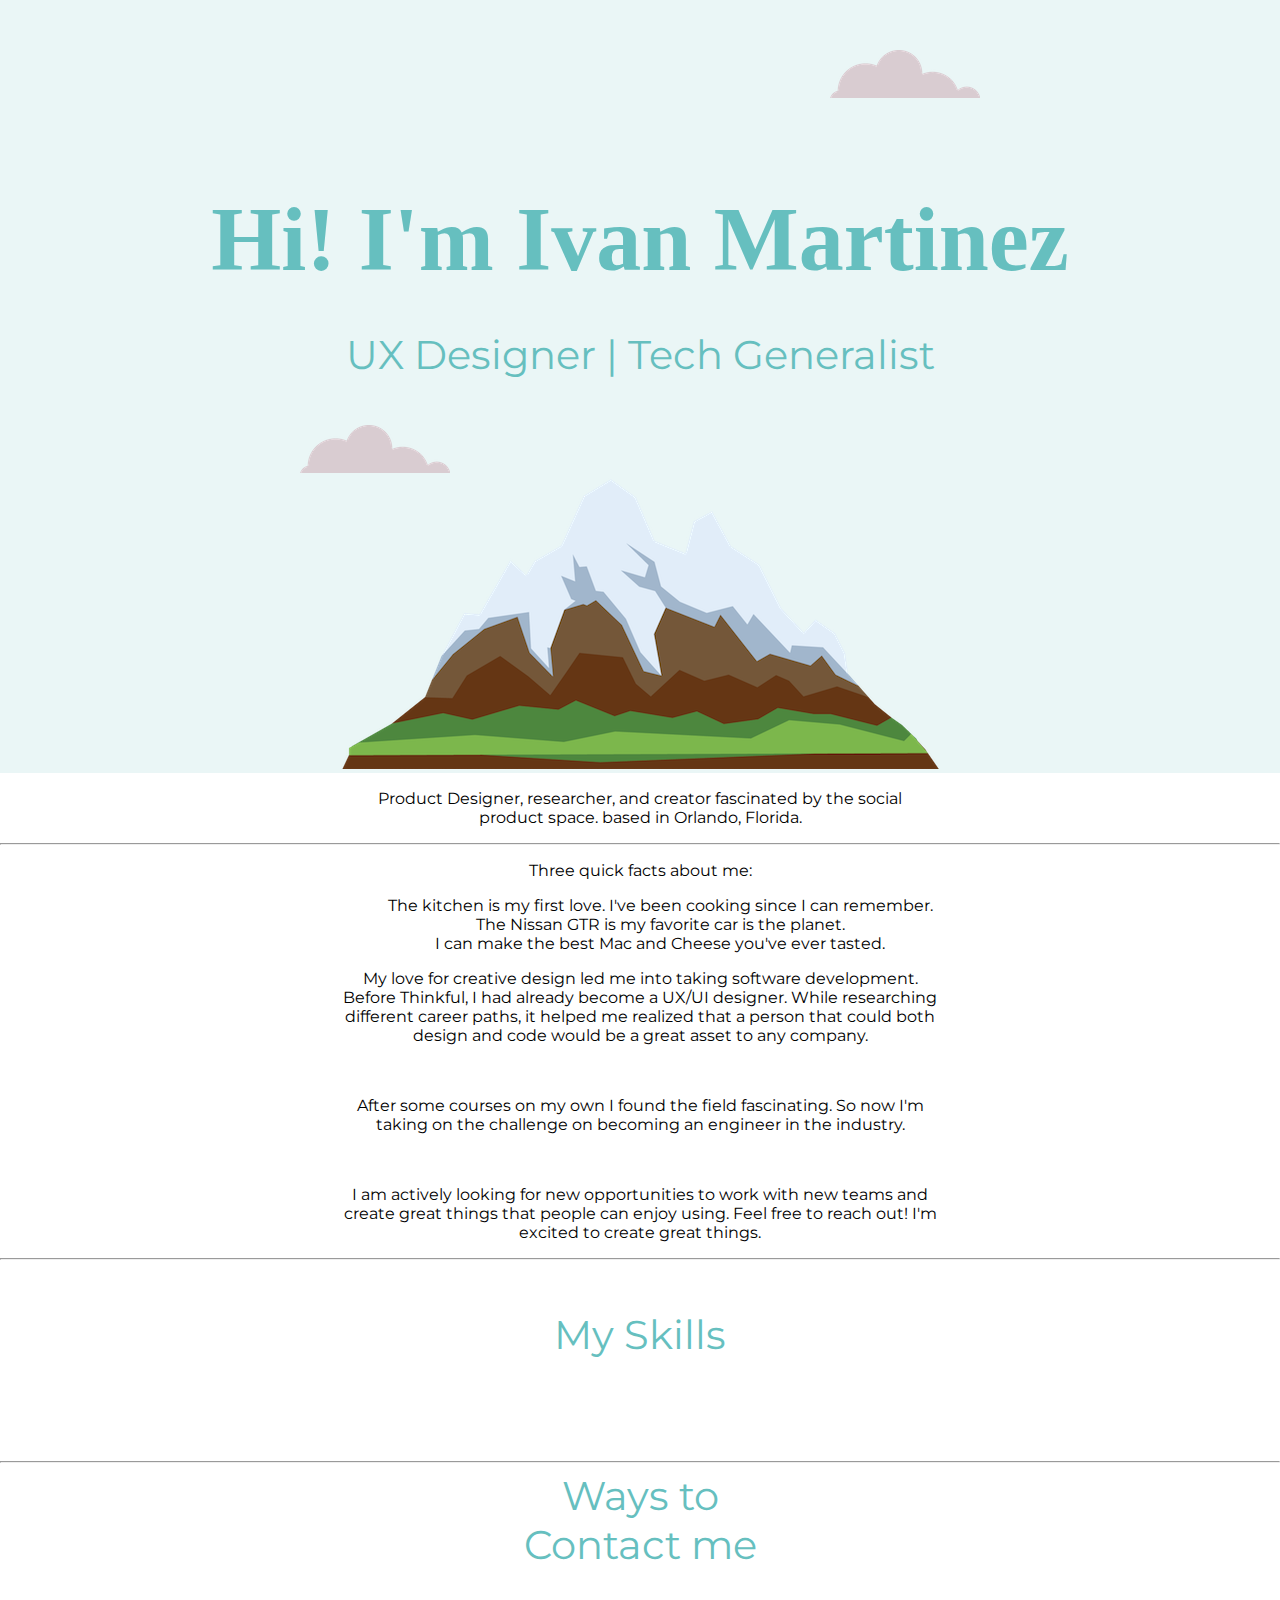
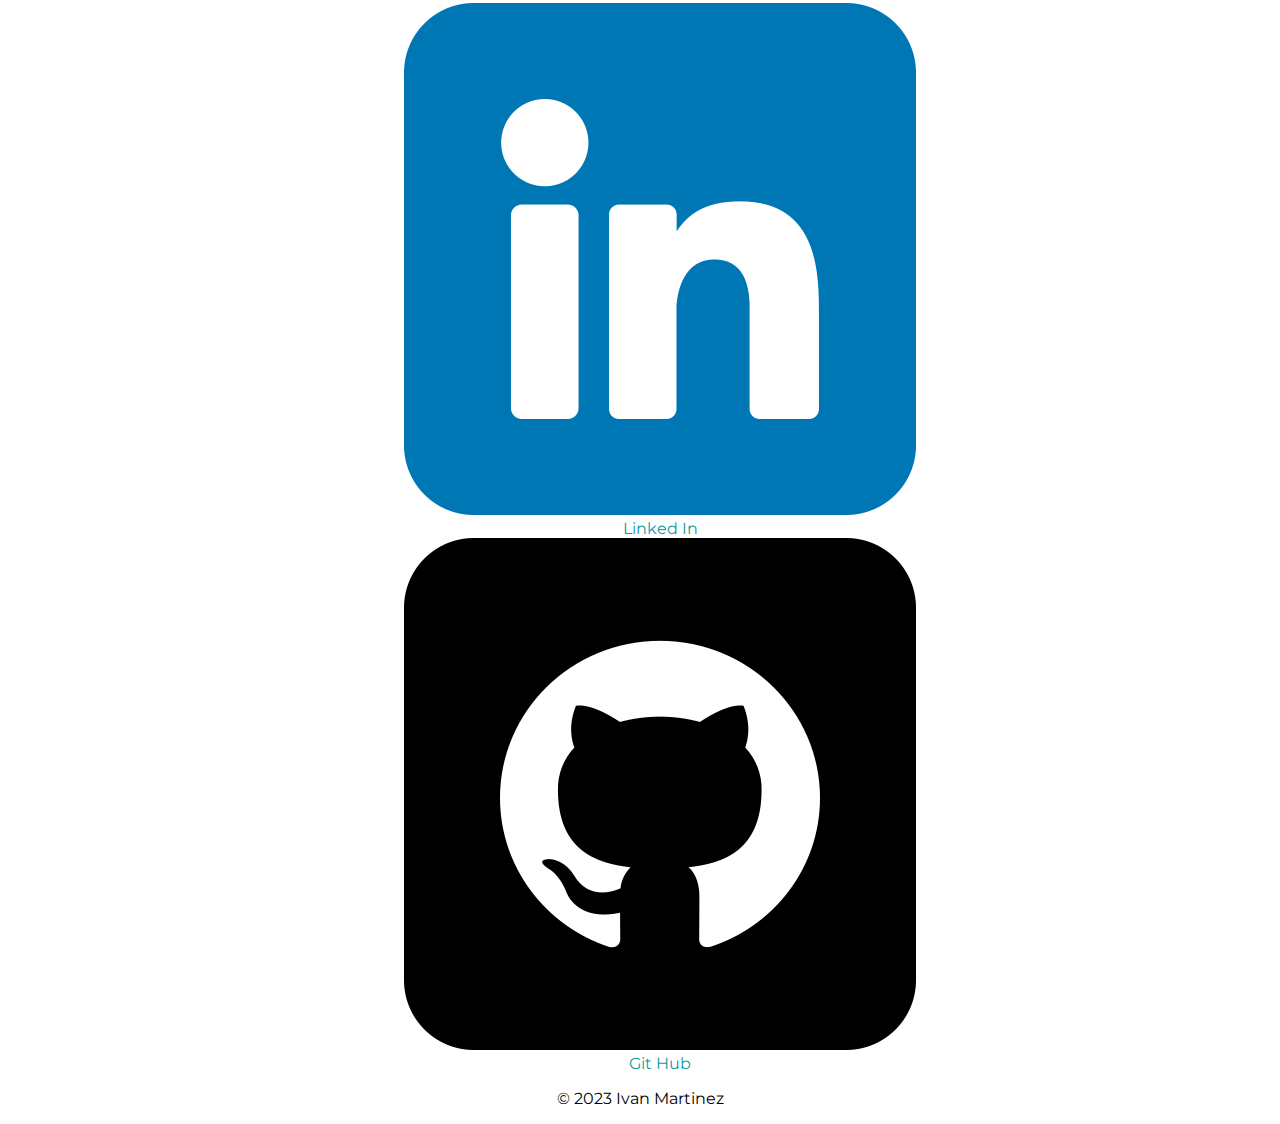
==== HTML - Personal Site/index.html @ cb76cf29 "Add pictures, informationn and basic layout" ====
<!DOCTYPE html>
<html lang="en">

<head>
  <meta charset="UTF-8">
  <title>Ivan's Portfolio</title>
  <link rel="stylesheet" href="CSS/styles.css">
  <link rel="preconnect" href="https://fonts.googleapis.com">
  <link rel="preconnect" href="https://fonts.gstatic.com" crossorigin>
  <link href="https://fonts.googleapis.com/css2?family=Montserrat:wght@100;300;400;500;600;700&family=Permanent+Marker&display=swap" rel="stylesheet">
  <link rel="icon" href="images/favicon.ico">
</head>
<body>

  <div class="top-container">
    <img class="top-cloud" src="images/cloud.png" alt="cloud-img">
    <h1>Hi! I'm Ivan Martinez</h1>
    <h2>UX Designer | Tech Generalist</h2>
    <img class="bottom-cloud" src="images/cloud.png" alt="cloud-img">
    <img src="images/mountain.png" alt="mountain-img">
  </div>

  <div class="middle-container">
    <div class="profile">
      <article>
        <p>Product Designer, researcher, and creator fascinated by the social <br>
          product space. based in Orlando, Florida.</p>
        <hr>
        <p>Three quick facts about me:</p>
        <ul>
          <li>The kitchen is my first love. I've been cooking since I can remember.</li>
          <li>The Nissan GTR is my favorite car is the planet.</li>
          <li>I can make the best Mac and Cheese you've ever tasted.</li>
        </ul>
      </article>
      <main>
        <p>My love for creative design led me into taking software development.<br>
          Before Thinkful, I had already become a UX/UI designer. While researching <br>
          different career paths, it helped me realized that a person that could both <br>
          design and code would be a great asset to any company. </p>
        <br>
        <p>After some courses on my own I found the field fascinating. So now I'm <br>
          taking on the challenge on becoming an engineer in the industry.</p>
        <br>
        <p>I am actively looking for new opportunities to work with new teams and <br>
          create great things that people can enjoy using. Feel free to reach out! I'm <br>
          excited to create great things.</p>
      </main>
    </div>

    <hr>

    <div class="skills">
      <h2>My Skills</h2>
      <div>
        <img src="" alt="">
        <h3></h3>
      </div>
    </div>

    <hr>

    <div class="contact-me">
      <div>
        <h2>Ways to <br>Contact me</h2>
      </div>
      <div>
        <ol>
          <div>
            <img class="linkedin-icon" src="images/linkedin.png" alt="Linked In Icon">
            <li class="nostyle"><a href="https://www.linkedin.com/in/ivan-martineznieves/" target="blank">Linked In</a>
            </li>
          </div>
          <div>
            <img class="github-icon" src="images/github.png" alt="GitHub Icon">
            <li class="nostyle"><a href="https://github.com/TheOriginalSNP" target="blank">Git Hub</a></li>
          </div>
        </ol>
      </div>
    </div>
  </div>

  <div class="bottom-container">

    <p>© 2023 Ivan Martinez</p>
  </div>
</body>
</html>
---- HTML - Personal Site/CSS/styles.css ----
body {
  margin: 0;
  text-align: center;
  font-family: 'Montserrat', sans-serif;
  font-size: 16px;
}

h1 {
  font-size: 5.625rem;
  line-height: 2;
  margin: 50px auto 0 auto;
  font-family: 'Permanent Marker', cursive;
  color: #66BFBF;
}

h2 {
  font-size: 2.5rem;
  font-weight: normal;
  margin-top: 0;
  color: #66BFBF;
}

h3 {
  color: #11999E;
}

a {
  color: #11999E;
  text-decoration: none;
}

li {
  list-style-type: none;
}

.top-container {
  background-color: #eaf6f6;
  position: relative;
  padding-top: 100px;
}

.top-cloud {
  position: absolute;
  right: 300px;
  top: 50px;
}

.bottom-cloud {
  position: absolute;
  bottom: 300px;
  left: 300px;
}

.skills {
  margin: 50px auto 50px auto;
}
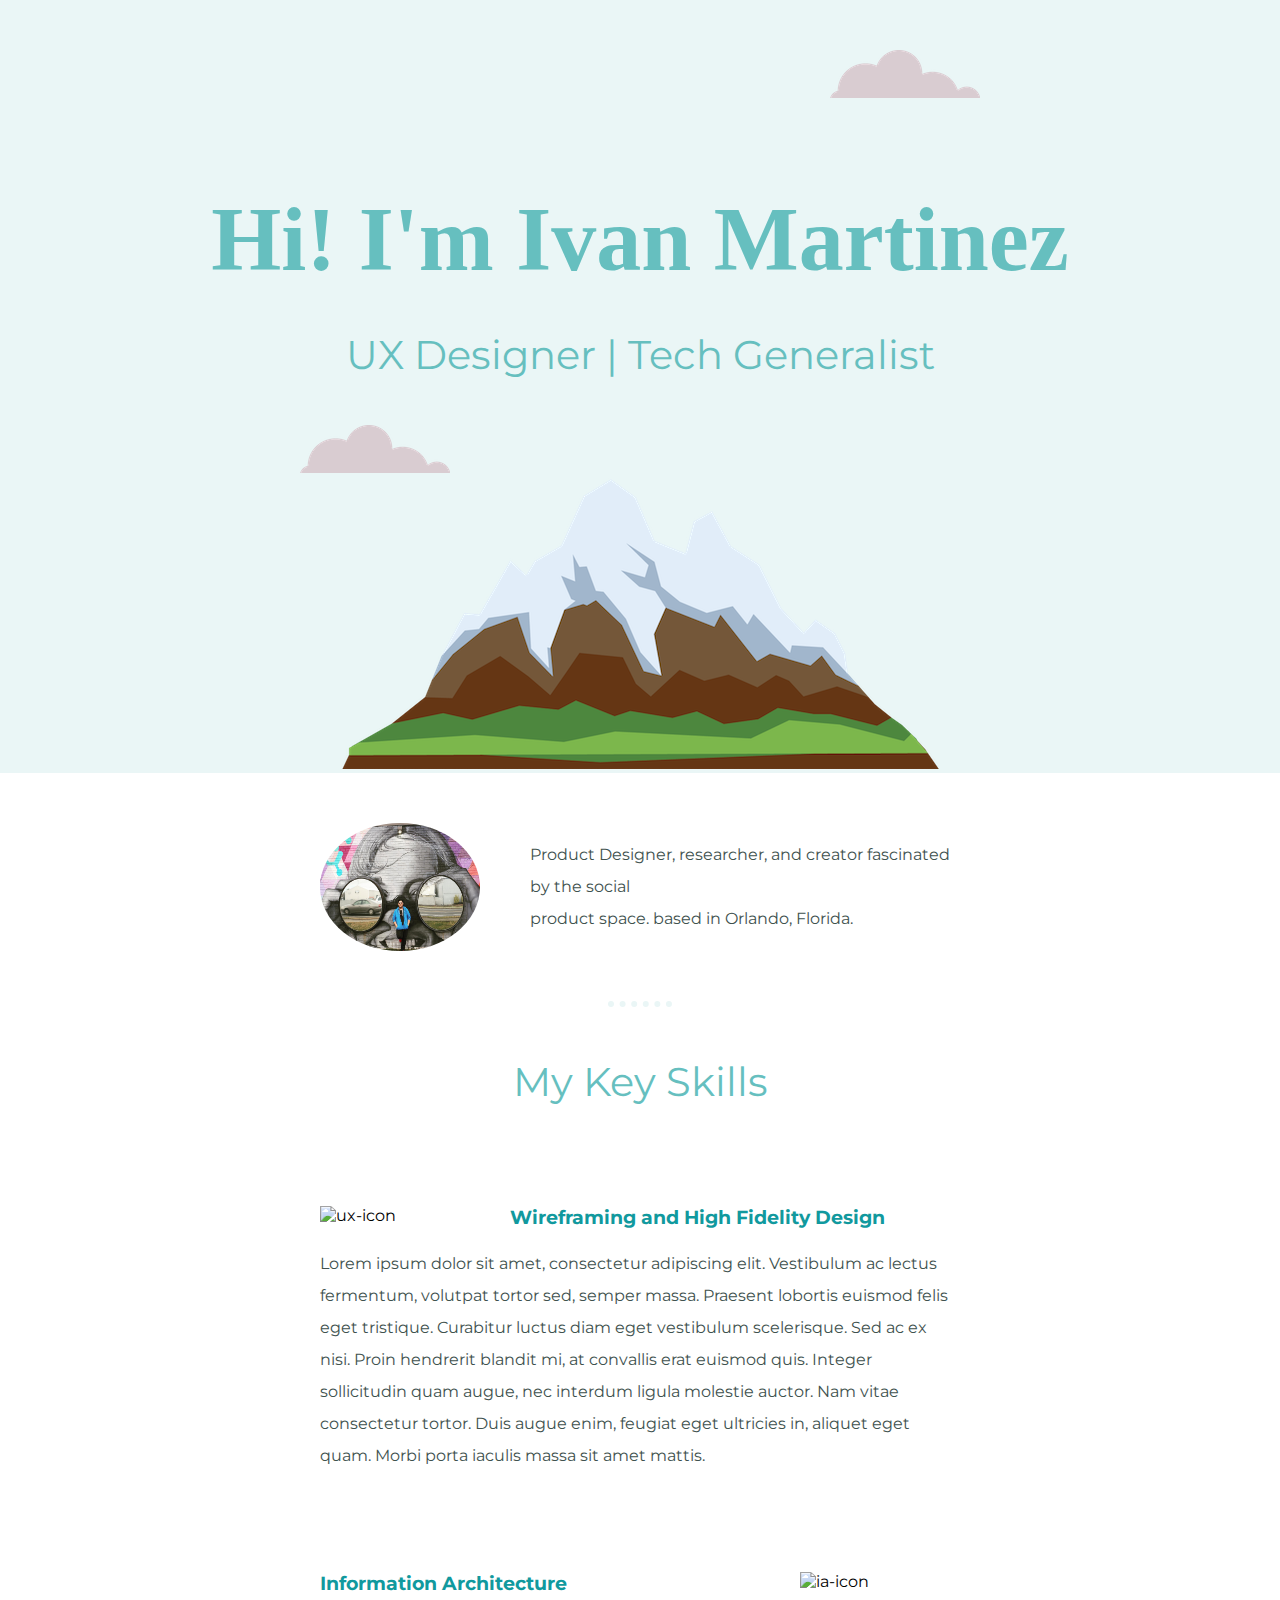
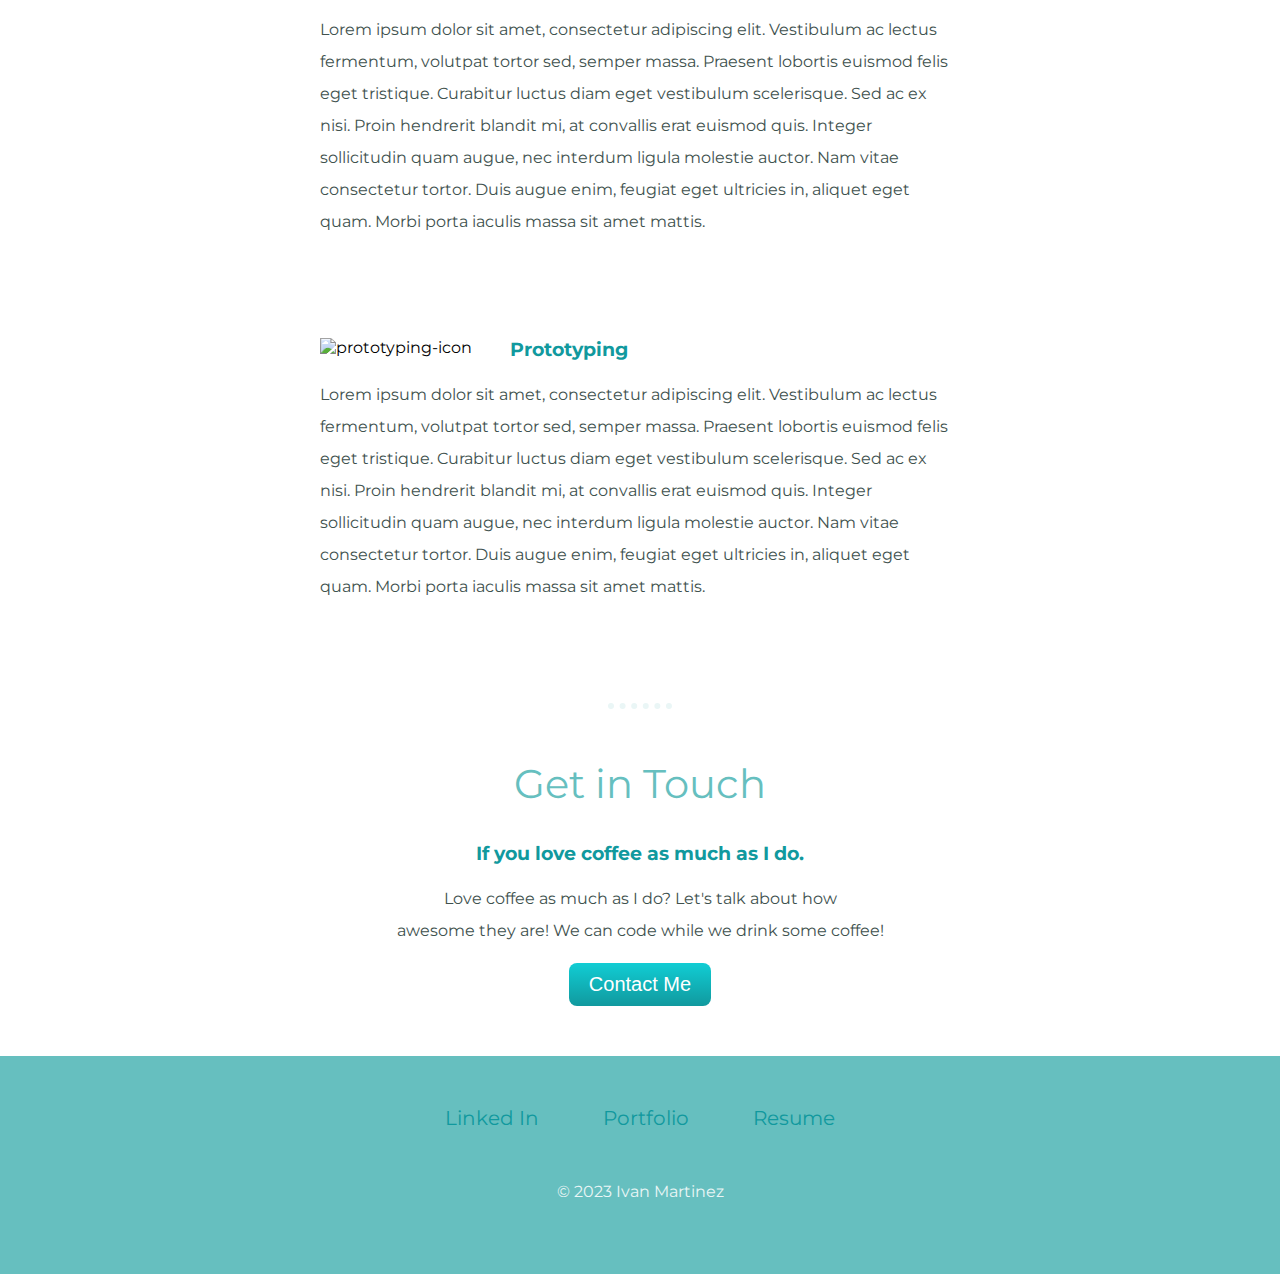
==== commit 9b01b422: "added final details" ====
--- a/HTML - Personal Site/index.html
+++ b/HTML - Personal Site/index.html
@@ -21,68 +21,67 @@
   </div>
 
   <div class="middle-container">
-    <div class="profile">
-      <article>
-        <p>Product Designer, researcher, and creator fascinated by the social <br>
+    <div class="bio-content">
+      <img class="profile-picture" src="images/profile-picture.jpg" alt="profile-picture">
+      <p>Product Designer, researcher, and creator fascinated by the social <br>
           product space. based in Orlando, Florida.</p>
-        <hr>
-        <p>Three quick facts about me:</p>
-        <ul>
-          <li>The kitchen is my first love. I've been cooking since I can remember.</li>
-          <li>The Nissan GTR is my favorite car is the planet.</li>
-          <li>I can make the best Mac and Cheese you've ever tasted.</li>
-        </ul>
-      </article>
-      <main>
-        <p>My love for creative design led me into taking software development.<br>
-          Before Thinkful, I had already become a UX/UI designer. While researching <br>
-          different career paths, it helped me realized that a person that could both <br>
-          design and code would be a great asset to any company. </p>
-        <br>
-        <p>After some courses on my own I found the field fascinating. So now I'm <br>
-          taking on the challenge on becoming an engineer in the industry.</p>
-        <br>
-        <p>I am actively looking for new opportunities to work with new teams and <br>
-          create great things that people can enjoy using. Feel free to reach out! I'm <br>
-          excited to create great things.</p>
-      </main>
     </div>
-
+    
     <hr>
 
     <div class="skills">
-      <h2>My Skills</h2>
-      <div>
-        <img src="" alt="">
-        <h3></h3>
+      <h2>My Key Skills</h2>
+      <div class="skill-row">
+        <img class="ux-icon" src="images/ux.png" alt="ux-icon">
+        <h3>Wireframing and High Fidelity Design</h3>
+        <p>Lorem ipsum dolor sit amet, consectetur adipiscing elit. Vestibulum ac lectus fermentum, 
+          volutpat tortor sed, semper massa. Praesent lobortis euismod felis eget tristique. Curabitur 
+          luctus diam eget vestibulum scelerisque. Sed ac ex nisi. Proin hendrerit blandit mi, at 
+          convallis erat euismod quis. Integer sollicitudin quam augue, nec interdum ligula molestie 
+          auctor. Nam vitae consectetur tortor. Duis augue enim, feugiat eget ultricies in, aliquet eget 
+          quam. Morbi porta iaculis massa sit amet mattis.</p>
+      </div>
+      <div class="skill-row">
+        <img class="ia-icon" src="images/organization-chart.png" alt="ia-icon">
+        <h3>Information Architecture</h3>
+        <p>Lorem ipsum dolor sit amet, consectetur adipiscing elit. Vestibulum ac lectus fermentum, 
+          volutpat tortor sed, semper massa. Praesent lobortis euismod felis eget tristique. Curabitur 
+          luctus diam eget vestibulum scelerisque. Sed ac ex nisi. Proin hendrerit blandit mi, at 
+          convallis erat euismod quis. Integer sollicitudin quam augue, nec interdum ligula molestie 
+          auctor. Nam vitae consectetur tortor. Duis augue enim, feugiat eget ultricies in, aliquet eget 
+          quam. Morbi porta iaculis massa sit amet mattis.</p>
+      </div>
+      <div class="skill-row">
+        <img class="proto-icon" src="images/prototyping.png" alt="prototyping-icon">
+        <h3>Prototyping</h3>
+        <p>Lorem ipsum dolor sit amet, consectetur adipiscing elit. Vestibulum ac lectus fermentum, 
+          volutpat tortor sed, semper massa. Praesent lobortis euismod felis eget tristique. Curabitur 
+          luctus diam eget vestibulum scelerisque. Sed ac ex nisi. Proin hendrerit blandit mi, at 
+          convallis erat euismod quis. Integer sollicitudin quam augue, nec interdum ligula molestie 
+          auctor. Nam vitae consectetur tortor. Duis augue enim, feugiat eget ultricies in, aliquet eget 
+          quam. Morbi porta iaculis massa sit amet mattis.</p>
       </div>
     </div>
 
     <hr>
 
     <div class="contact-me">
-      <div>
-        <h2>Ways to <br>Contact me</h2>
-      </div>
-      <div>
-        <ol>
-          <div>
-            <img class="linkedin-icon" src="images/linkedin.png" alt="Linked In Icon">
-            <li class="nostyle"><a href="https://www.linkedin.com/in/ivan-martineznieves/" target="blank">Linked In</a>
-            </li>
-          </div>
-          <div>
-            <img class="github-icon" src="images/github.png" alt="GitHub Icon">
-            <li class="nostyle"><a href="https://github.com/TheOriginalSNP" target="blank">Git Hub</a></li>
-          </div>
-        </ol>
-      </div>
+      <h2>Get in Touch</h2>
+      <h3>If you love coffee as much as I do.</h3>
+      <p>Love coffee as much as I do? Let's talk about how<br> awesome they are! We can code while we drink some coffee!</p>
+      <button class="btn">Contact Me</button>
     </div>
+
   </div>
 
   <div class="bottom-container">
-
+    <div class="links">
+      <a href="">Linked In</a>
+      <a href="">Portfolio</a>
+      <a href="">Resume</a>
+    </div>
     <p>© 2023 Ivan Martinez</p>
   </div>
+
 </body>
 </html>--- a/HTML - Personal Site/CSS/styles.css
+++ b/HTML - Personal Site/CSS/styles.css
@@ -2,7 +2,7 @@
   margin: 0;
   text-align: center;
   font-family: 'Montserrat', sans-serif;
-  font-size: 16px;
+  font-size: 1rem;
 }
 
 h1 {
@@ -24,13 +24,29 @@
   color: #11999E;
 }
 
+p {
+  color: #40514E;
+  line-height: 2;
+}
+
 a {
   color: #11999E;
   text-decoration: none;
+  font-size: 1.25rem;
+  padding: 0 30px 0 30px;
 }
 
 li {
   list-style-type: none;
+}
+
+hr {
+  border: 6px dotted #EAF6F6;
+    border-style: none none dotted; 
+    color: #fff; 
+    background-color: #fff;
+    width: 5%;
+    margin: 50px auto 50px auto;
 }
 
 .top-container {
@@ -51,7 +67,89 @@
   left: 300px;
 }
 
+.bio {
+  margin: 50px auto 50px auto;
+}
+
+.bio-content {
+  width: 50%;
+  margin: 50px auto 50px auto;
+  text-align: left;
+  line-height: 2;
+  display: flex;
+}
+
+.profile-picture {
+  width: 25%;
+  margin-right: 50px;
+  border-radius: 50%;
+}
+
 .skills {
   margin: 50px auto 50px auto;
 }
 
+.skill-row {
+  width: 50%;
+  margin: 100px auto 100px auto;
+  text-align: left;
+}
+
+.ux-icon {
+  width: 25%;
+  float: left;
+  margin-right: 30px;
+}
+
+.ia-icon {
+  width: 25%;
+  float: right;
+  margin-left: 30px;
+}
+
+.proto-icon {
+  width: 25%;
+  float: left;
+  margin-right: 30px;
+}
+
+.contact-me {
+  margin: 50px auto 50px auto;
+}
+
+.btn {
+  background: #11cdd4;
+  background-image: -webkit-linear-gradient(top, #11cdd4, #11999e);
+  background-image: -moz-linear-gradient(top, #11cdd4, #11999e);
+  background-image: -ms-linear-gradient(top, #11cdd4, #11999e);
+  background-image: -o-linear-gradient(top, #11cdd4, #11999e);
+  background-image: linear-gradient(to bottom, #11cdd4, #11999e);
+  -webkit-border-radius: 8;
+  -moz-border-radius: 8;
+  border-radius: 8px;
+  color: #ffffff;
+  font-size: 20px;
+  padding: 10px 20px 10px 20px;
+  text-decoration: none;
+  border: none;
+}
+
+.btn:hover {
+  background: #30e3cb;
+  background-image: -webkit-linear-gradient(top, #30e3cb, #2bc4ad);
+  background-image: -moz-linear-gradient(top, #30e3cb, #2bc4ad);
+  background-image: -ms-linear-gradient(top, #30e3cb, #2bc4ad);
+  background-image: -o-linear-gradient(top, #30e3cb, #2bc4ad);
+  background-image: linear-gradient(to bottom, #30e3cb, #2bc4ad);
+  text-decoration: none;
+}
+
+.bottom-container {
+  background-color: #66BFBF;
+  padding: 50px;
+}
+
+.bottom-container p {
+  padding-top: 30px;
+  color: #EAF6F6;
+}
